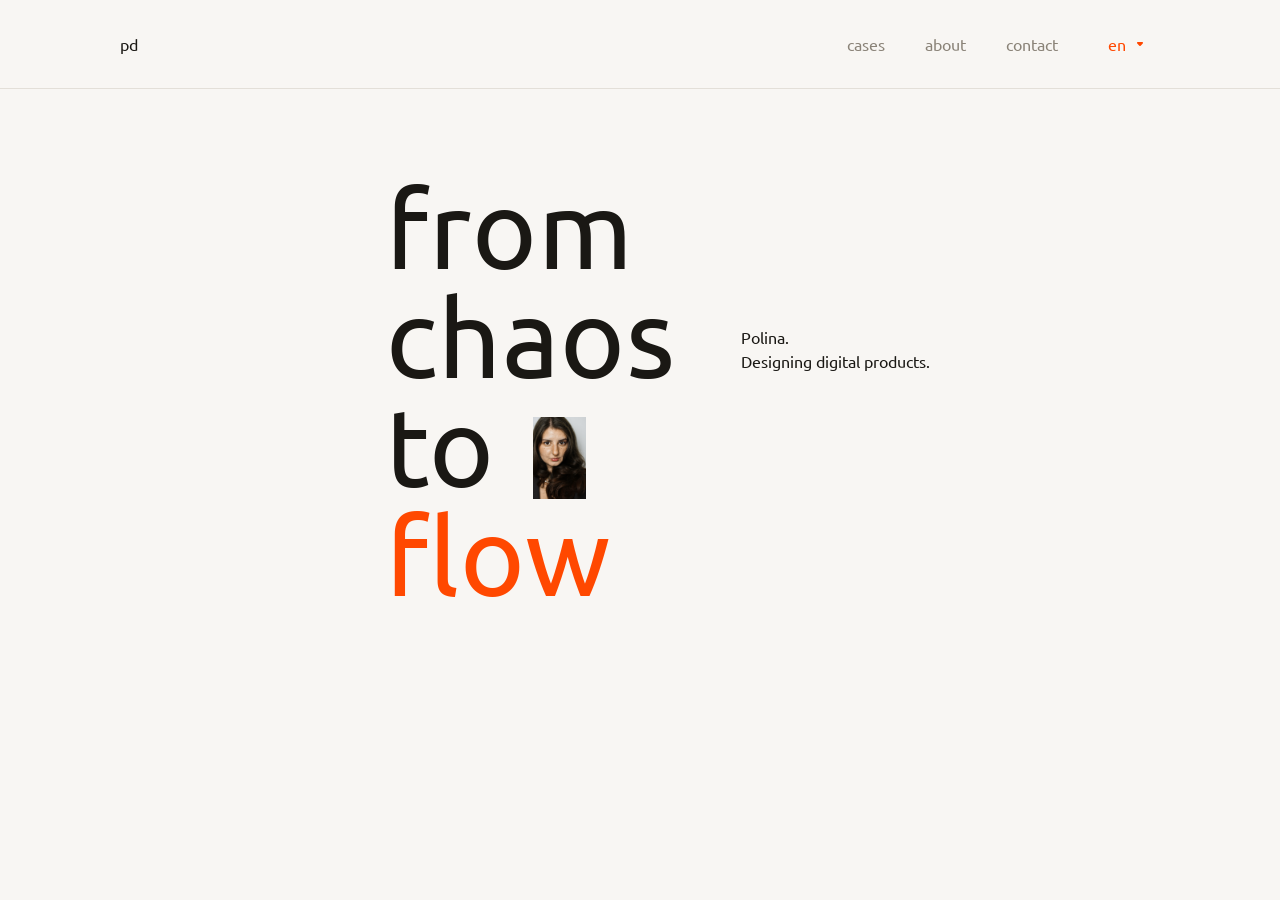
==== en/index.html @ e79640d7 "Add files via upload" ====
<!DOCTYPE html>
<html lang="en">
<head>
  <meta charset="UTF-8">
  <meta name="viewport" content="width=device-width, initial-scale=1.0">
  <title>Polina — portfolio</title>

  <link rel="preconnect" href="https://fonts.googleapis.com">
  <link rel="preconnect" href="https://fonts.gstatic.com" crossorigin>
  <link href="https://fonts.googleapis.com/css2?family=Ubuntu:wght@400;500;700&display=swap" rel="stylesheet">

  <!--
    Обрати внимание: путь "../style.css" — это значит "файл стилей лежит
    на ОДИН уровень выше, в папке portfolio-site". Эта страница лежит
    в подпапке en/, поэтому "../" означает "выйти из этой папки наружу".
  -->
  <link rel="stylesheet" href="../style.css">
</head>
<body>

  <header class="nav">
    <div class="nav__logo">pd</div>

    <nav class="nav__menu">
      <!--
        Перевод пунктов меню сделан по смыслу русской версии
        (работы → works, обо мне → about, контакт → contact).
        Если в макете другие слова — просто поменяй текст внутри тегов <a>.
      -->
      <a href="#screen-works" class="nav__link">cases</a>
      <a href="#screen-about" class="nav__link">about</a>
      <a href="#screen-contact" class="nav__link">contact</a>

      <!-- Ссылка обратно на русскую версию: "../" — выйти из папки en/ -->
      <a class="nav__lang" href="../index.html" aria-label="Переключить на русский">
        en
        <svg class="nav__lang-icon" width="20" height="20" viewBox="0 0 20 20" fill="none" xmlns="http://www.w3.org/2000/svg">
          <path d="M12.1046 8H7.89541C7.72924 7.99978 7.56639 8.0418 7.42572 8.12118C7.28506 8.20057 7.17232 8.31408 7.10056 8.44857C7.01656 8.60814 6.98421 8.78568 7.00719 8.96095C7.03017 9.13622 7.10756 9.30217 7.23054 9.4399L9.33513 11.7276C9.41772 11.8131 9.51983 11.8817 9.63455 11.9287C9.74926 11.9757 9.87389 12 10 12C10.1261 12 10.2507 11.9757 10.3655 11.9287C10.4802 11.8817 10.5823 11.8131 10.6649 11.7276L12.7695 9.4399C12.8924 9.30217 12.9698 9.13622 12.9928 8.96095C13.0158 8.78568 12.9834 8.60814 12.8994 8.44857C12.8277 8.31408 12.7149 8.20057 12.5743 8.12118C12.4336 8.0418 12.2708 7.99978 12.1046 8Z" fill="#FF4800"/>
        </svg>
      </a>
    </nav>
  </header>

  <main class="scroll-area" id="scrollArea">

    <!-- ---------- ЭКРАН 1: HERO (английская версия) ---------- -->
    <section class="screen screen--hero" id="screen-hero">
      <div class="hero__row hero__row--en">

        <h1 class="hero__title hero__title--en">
          from<br>
          chaos<br>
          to
          <span class="hero__photo-wrap">
            <img src="../images/hero-photo.png" alt="" class="hero__photo">
          </span>
          <br>
          <span class="hero__title-accent">flow</span>
        </h1>

        <p class="hero__subtitle hero__subtitle--en">
          Polina.<br>
          Designing digital products.
        </p>

      </div>
    </section>

    <!-- Дальше будут остальные экраны английской версии — добавим, когда дойдём до них -->

  </main>

  <!-- Скрипт общий с русской версией, поэтому путь тоже с "../" -->
  <script src="../script.js"></script>
</body>
</html>
---- style.css ----
/* =============================================================
   ПЕРЕМЕННЫЕ (CSS variables)
   Это как "именованные значения", на которые ссылается весь
   остальной файл. Если нужно поменять, например, основной цвет
   акцента — меняем его ОДИН раз здесь, и он поменяется везде
   по всему сайту автоматически.
============================================================= */
:root {
  /* Цвета — взяты из стилей, заданных в файле Figma */
  --color-bg: #F8F6F3;             /* фон страницы */
  --color-text: #1A1814;           /* основной цвет текста (почти чёрный) */
  --color-text-secondary: #8A8378; /* серый текст (пункты меню) */
  --color-border: #E3DFD8;         /* цвет тонкой линии-разделителя под шапкой */
  --color-accent: #FF4800;         /* акцентный оранжевый цвет */

  /* Шрифт. 'Ubuntu' — основной шрифт сайта, как договорились.
     sans-serif в конце — это "запасной" вариант на случай,
     если шрифт Ubuntu по какой-то причине не загрузится. */
  --font-main: 'Ubuntu', sans-serif;

  /* Отступы. Используем только чётные числа — твоё правило шага. */
  --side-padding: 120px;  /* отступ слева/справа в шапке, как в макете */
  --nav-padding-y: 22px;  /* отступ сверху/снизу в шапке */
  --gap-menu: 40px;       /* расстояние между пунктами меню */
}

/* =============================================================
   СБРОС БАЗОВЫХ ОТСТУПОВ БРАУЗЕРА
   У браузера по умолчанию есть свои отступы у body, заголовков
   и т.д. Убираем их, чтобы дальше управлять отступами самим.
============================================================= */
* {
  margin: 0;
  padding: 0;
  box-sizing: border-box; /* отступы и рамки не "раздувают" размер блока */
}

html, body {
  height: 100%;
}

body {
  /* Делаем body колонкой: сверху шапка, снизу — область с экранами.
     Это удобно: шапка занимает столько места, сколько ей нужно,
     а область со скроллом занимает всё, что осталось. */
  display: flex;
  flex-direction: column;

  font-family: var(--font-main);
  background-color: var(--color-bg);
  color: var(--color-text);
}

/* =============================================================
   ШАПКА САЙТА (.nav)
============================================================= */
.nav {
  /* flex-shrink: 0 значит "не сжимайся", даже если внутри
     не хватает места — высота шапки всегда фиксированная. */
  flex: 0 0 auto;

  display: flex;
  align-items: center;
  justify-content: space-between;

  padding: var(--nav-padding-y) var(--side-padding);
  border-bottom: 1px solid var(--color-border);
}

.nav__logo {
  font-size: 16px;
  letter-spacing: 0.13px;
}

.nav__menu {
  display: flex;
  align-items: center;
  gap: var(--gap-menu);
}

.nav__link {
  font-size: 16px;
  color: var(--color-text-secondary);
  text-decoration: none; /* убираем подчёркивание у ссылок */
}

.nav__link:hover {
  color: var(--color-text); /* при наведении ссылка становится темнее */
}

.nav__lang {
  /* Раньше это была <button>, теперь обычная ссылка <a> —
     поэтому часть свойств (background, border, cursor) тут больше
     не нужна, у ссылки их и так нет по умолчанию. */
  display: flex;
  align-items: center;
  gap: 4px;
  min-height: 44px; /* твоё правило: кликабельная область не меньше 44px */
  padding: 0 10px;

  font-family: var(--font-main);
  font-size: 16px;
  color: var(--color-accent);
  text-decoration: none; /* убираем подчёркивание, характерное для ссылок */
}

.nav__lang-icon {
  transition: transform 0.2s ease; /* плавный поворот стрелочки */
}

/* =============================================================
   ОБЛАСТЬ ГОРИЗОНТАЛЬНОЙ ПРОКРУТКИ (.scroll-area)
============================================================= */
.scroll-area {
  flex: 1 1 auto;   /* занимает всё пространство, оставшееся под шапкой */
  min-height: 0;    /* техническая деталь, чтобы flex считал высоту правильно */

  display: flex;          /* экраны выстраиваются в горизонтальный ряд */
  flex-direction: row;
  overflow-x: auto;        /* разрешаем прокрутку по горизонтали */
  overflow-y: hidden;      /* запрещаем прокрутку по вертикали внутри блока */

  /* scroll-snap — это "примагничивание". Когда пользователь прокручивает,
     страница не останавливается на середине экрана, а аккуратно
     "прилипает" к началу следующего/предыдущего экрана. */
  scroll-snap-type: x mandatory;
  scroll-behavior: smooth;

  /* Прячем полосу прокрутки, чтобы не было привычной вертикальной/
     горизонтальной серой полоски снизу — управление будет колесиком/свайпом. */
  scrollbar-width: none; /* для Firefox */
}
.scroll-area::-webkit-scrollbar {
  display: none; /* для Chrome, Safari, Edge */
}

/* =============================================================
   ОБЩИЕ СТИЛИ ДЛЯ ЛЮБОГО "ЭКРАНА" (.screen)
   Каждая секция (hero, работы, обо мне, контакт) — это один
   полноразмерный "экран" внутри горизонтальной прокрутки.
============================================================= */
.screen {
  flex: 0 0 100vw;     /* ширина ровно с экран браузера, не сжимается */
  width: 100vw;
  height: 100%;

  scroll-snap-align: start; /* к этому краю экрана "примагничивается" прокрутка */

  position: relative;
  display: flex;
  flex-direction: column;
  justify-content: center; /* по умолчанию контент экрана — по центру по вертикали */
}

/* Экран hero сам управляет своим отступом сверху (через .hero__row),
   поэтому здесь отключаем автоцентрирование по вертикали для него. */
.screen--hero {
  justify-content: flex-start;
}

/* =============================================================
   ЭКРАН 1: HERO (главный заголовок)
============================================================= */
.hero__row {
  /* Это обёртка вокруг заголовка и подзаголовка.
     padding-top — это и есть тот самый отступ "от шапки до надписи",
     который ты просила подвинуть. Чем меньше число — тем выше
     поднимается вся композиция (заголовок + фото + текст справа). */
  position: relative;
  padding-top: 96px; /* по умолчанию (русская версия) */
}

.hero__title {
  /* Отступ слева — четверть экрана плюс 66px, как задано в макете.
     Использование % вместе с px даёт пропорциональный отступ,
     который останется похожим на разных размерах экрана. */
  margin-left: calc(25% + 66px);

  font-family: var(--font-main);
  font-weight: 400;
  font-size: 110px;
  line-height: 0.93;     /* плотный межстрочный интервал, как в макете */
  color: var(--color-text);
}

.hero__title-accent {
  color: var(--color-accent); /* слово "систему" выделено оранжевым */
}

.hero__photo-wrap {
  display: inline-flex;
  vertical-align: middle;
  margin: 0 12px;
}

.hero__photo {
  /* Раньше тут было жёстко задано width:56px + object-fit:cover —
     из-за этого браузер ОБРЕЗАЛ картинку, чтобы насильно "впихнуть"
     её в прямоугольник 56×82, даже если у твоего фото другие пропорции.
     Теперь вместо этого: задаём только высоту (82px, как в макете),
     а ширина подстраивается сама — картинка показывается ЦЕЛИКОМ,
     без обрезки. */
  height: 82px;
  width: auto;
  object-fit: contain;

  /* border-radius (скругление углов) убрала — в макете его не было,
     это была моя самодеятельность, нужно было сразу спросить. */
  border-radius: 0;
}

.hero__subtitle {
  /* Подзаголовок "висит" внутри .hero__row и центрируется
     по вертикали ОТНОСИТЕЛЬНО ЗАГОЛОВКА (а не всего экрана) —
     высота .hero__row равна высоте заголовка, поэтому top:50%
     здесь совпадает с вертикальным центром текста "из хаоса в систему",
     и при изменении padding-top подзаголовок всегда останется
     на одном уровне с заголовком. */
  position: absolute;
  left: calc(66.67% - 24px);
  top: 50%;
  transform: translateY(-50%);

  font-size: 16px;
  line-height: 1.5;
  color: var(--color-text);
}

/* =============================================================
   МОДИФИКАТОРЫ ДЛЯ АНГЛОЯЗЫЧНОЙ ВЕРСИИ (--en)
   В английском макете чуть другие параметры текста — латинские
   буквы по-другому выглядят на том же размере шрифта, поэтому
   дизайнер задал немного другие значения. Этот файл общий для
   обеих языковых версий, поэтому различия добавляем отдельными
   классами, которые навешиваются только на английской странице.
============================================================= */
.hero__row--en {
  padding-top: 84px; /* в английской версии отступ от шапки чуть меньше */
}

.hero__title--en {
  line-height: 0.99;     /* в русской версии 0.93, в английской — 0.99 */
  letter-spacing: 1px;   /* в английской версии добавлен небольшой интервал между буквами */
}

.hero__subtitle--en {
  /* В английском макете подзаголовок стоит немного левее, чем в русском,
     потому что слово "flow" короче слова "систему". */
  left: 57.92%;
}
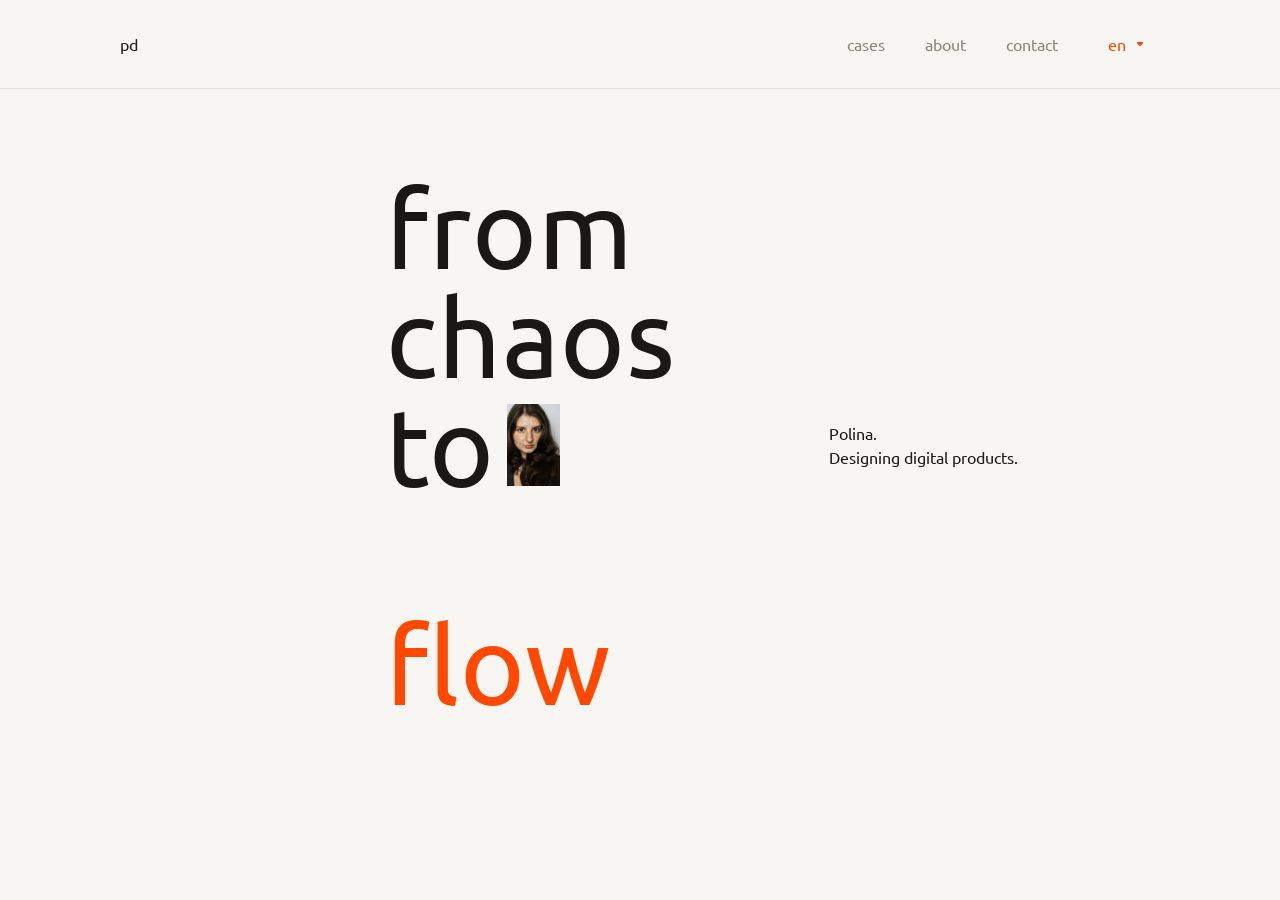
==== commit 1da8df11: "Add files via upload" ====
--- a/en/index.html
+++ b/en/index.html
@@ -46,23 +46,25 @@
     <!-- ---------- ЭКРАН 1: HERO (английская версия) ---------- -->
     <section class="screen screen--hero" id="screen-hero">
       <div class="hero__row hero__row--en">
+        <div class="hero__row-inner">
 
-        <h1 class="hero__title hero__title--en">
-          from<br>
-          chaos<br>
-          to
-          <span class="hero__photo-wrap">
-            <img src="../images/hero-photo.png" alt="" class="hero__photo">
-          </span>
-          <br>
-          <span class="hero__title-accent">flow</span>
-        </h1>
+          <h1 class="hero__title hero__title--en">
+            from<br>
+            chaos<br>
+            <span class="hero__line--with-photo">
+              to
+              <img src="../images/hero-photo.png" alt="" class="hero__photo">
+            </span>
+            <br>
+            <span class="hero__title-accent">flow</span>
+          </h1>
 
-        <p class="hero__subtitle hero__subtitle--en">
-          Polina.<br>
-          Designing digital products.
-        </p>
+          <p class="hero__subtitle">
+            Polina.<br>
+            Designing digital products.
+          </p>
 
+        </div>
       </div>
     </section>
 
--- a/style.css
+++ b/style.css
@@ -162,12 +162,16 @@
    ЭКРАН 1: HERO (главный заголовок)
 ============================================================= */
 .hero__row {
-  /* Это обёртка вокруг заголовка и подзаголовка.
-     padding-top — это и есть тот самый отступ "от шапки до надписи",
-     который ты просила подвинуть. Чем меньше число — тем выше
-     поднимается вся композиция (заголовок + фото + текст справа). */
+  /* Этот блок отвечает ТОЛЬКО за отступ сверху (от шапки до композиции).
+     padding-top — то самое число, которое ты просила подвинуть. */
+  padding-top: 96px; /* по умолчанию (русская версия) */
+}
+
+.hero__row-inner {
+  /* А этот блок — ТОЛЬКО за центрирование подзаголовка относительно заголовка.
+     Раньше padding-top и центрирование были на одном и том же блоке,
+     из-за чего подзаголовок съезжал вверх — поэтому разнесла на два уровня. */
   position: relative;
-  padding-top: 96px; /* по умолчанию (русская версия) */
 }
 
 .hero__title {
@@ -187,10 +191,14 @@
   color: var(--color-accent); /* слово "систему" выделено оранжевым */
 }
 
-.hero__photo-wrap {
-  display: inline-flex;
-  vertical-align: middle;
-  margin: 0 12px;
+.hero__line--with-photo {
+  /* Строка, в которой стоит фото ("в" / "to"). display:flex +
+     align-items:center гарантируют, что фото встанет ровно по
+     центру высоты ЭТОЙ строки, а не "примерно", как было раньше
+     с vertical-align. */
+  display: flex;
+  align-items: center;
+  gap: 12px;
 }
 
 .hero__photo {
@@ -203,9 +211,6 @@
   height: 82px;
   width: auto;
   object-fit: contain;
-
-  /* border-radius (скругление углов) убрала — в макете его не было,
-     это была моя самодеятельность, нужно было сразу спросить. */
   border-radius: 0;
 }
 
@@ -243,8 +248,9 @@
   letter-spacing: 1px;   /* в английской версии добавлен небольшой интервал между буквами */
 }
 
-.hero__subtitle--en {
-  /* В английском макете подзаголовок стоит немного левее, чем в русском,
-     потому что слово "flow" короче слова "систему". */
-  left: 57.92%;
-}
+/* Раньше здесь было отдельное значение left для английской версии (57.92%),
+   потому что в твоём исходном макете оно отличалось от русского —
+   из-за того, что слово "flow" короче слова "систему". Но ты попросила,
+   чтобы левый край подзаголовка совпадал в обеих версиях, поэтому
+   убрала переопределение — теперь обе версии используют одно и то же
+   значение left из общего правила .hero__subtitle выше. */
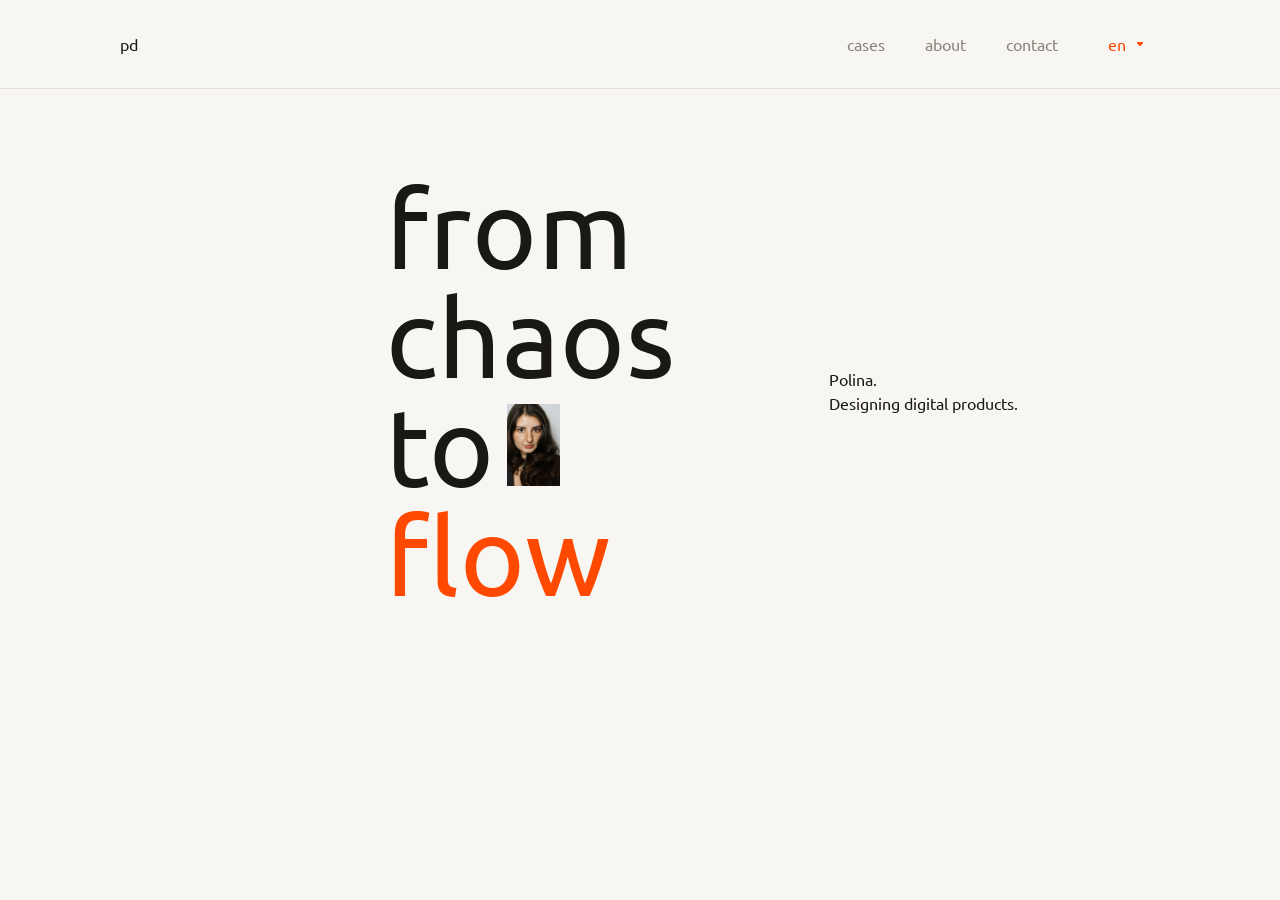
==== commit d292a117: "Add files via upload" ====
--- a/en/index.html
+++ b/en/index.html
@@ -51,10 +51,7 @@
           <h1 class="hero__title hero__title--en">
             from<br>
             chaos<br>
-            <span class="hero__line--with-photo">
-              to
-              <img src="../images/hero-photo.png" alt="" class="hero__photo">
-            </span>
+            <span class="hero__letter-with-photo">to<img src="../images/hero-photo.png" alt="" class="hero__photo"></span>
             <br>
             <span class="hero__title-accent">flow</span>
           </h1>
--- a/style.css
+++ b/style.css
@@ -191,23 +191,28 @@
   color: var(--color-accent); /* слово "систему" выделено оранжевым */
 }
 
-.hero__line--with-photo {
-  /* Строка, в которой стоит фото ("в" / "to"). display:flex +
-     align-items:center гарантируют, что фото встанет ровно по
-     центру высоты ЭТОЙ строки, а не "примерно", как было раньше
-     с vertical-align. */
-  display: flex;
-  align-items: center;
-  gap: 12px;
+.hero__letter-with-photo {
+  /* Эта обёртка оборачивает только саму букву "в" / "to".
+     position:relative делает её "точкой отсчёта" для фото,
+     а размер у неё — естественный, как у обычной строки текста
+     (фото внутрь НЕ считается, см. ниже). */
+  position: relative;
+  display: inline-block;
 }
 
 .hero__photo {
-  /* Раньше тут было жёстко задано width:56px + object-fit:cover —
-     из-за этого браузер ОБРЕЗАЛ картинку, чтобы насильно "впихнуть"
-     её в прямоугольник 56×82, даже если у твоего фото другие пропорции.
-     Теперь вместо этого: задаём только высоту (82px, как в макете),
-     а ширина подстраивается сама — картинка показывается ЦЕЛИКОМ,
-     без обрезки. */
+  /* position:absolute — это главное исправление. Раньше фото стояло
+     "в потоке" текста, и из-за того, что оно выше невидимых полей
+     строки, браузер раздувал саму строку (отсюда был лишний зазор
+     перед "систему"/"flow"). Теперь фото вообще не участвует в расчёте
+     высоты строки — оно просто "накладывается" поверх.
+     top:50% + transform:translateY(-50%) центрируют его по высоте
+     именно буквы "в"/"to" (а не всей строки с её полями). */
+  position: absolute;
+  left: calc(100% + 12px);
+  top: 50%;
+  transform: translateY(-50%);
+
   height: 82px;
   width: auto;
   object-fit: contain;
